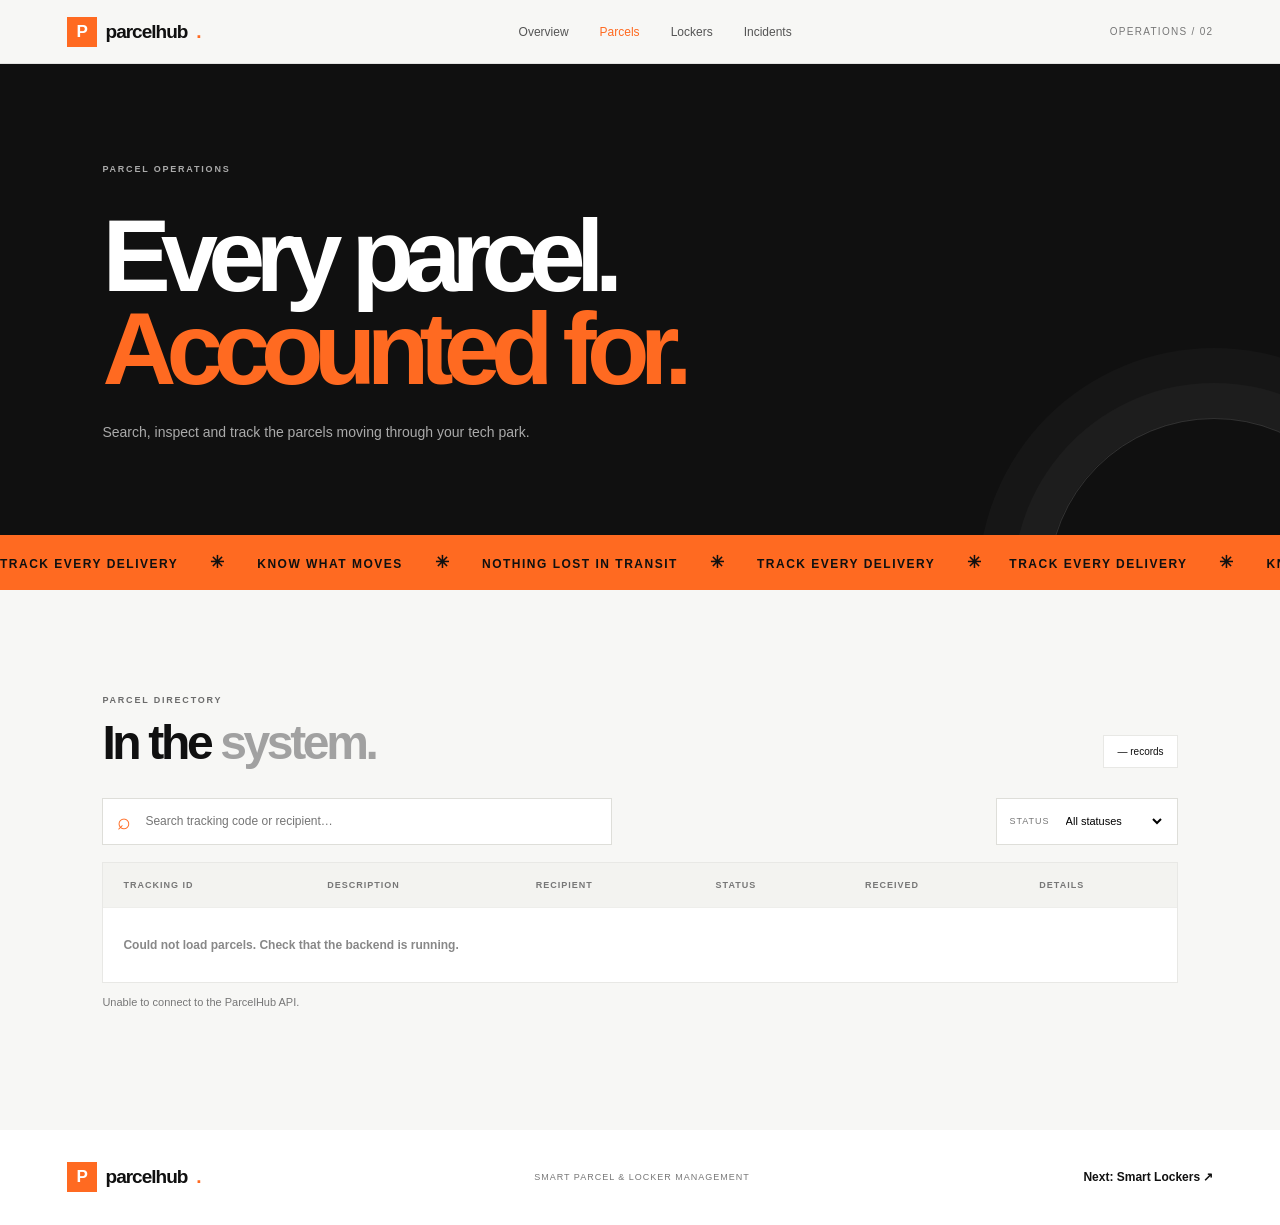
==== frontend/parcels.html @ e64937af "Initial commit: ParcelHub project" ====
<!DOCTYPE html>
<html lang="en">
<head>
  <meta charset="UTF-8">
  <meta name="viewport" content="width=device-width, initial-scale=1.0">
  <meta name="theme-color" content="#101010">
  <title>Parcels — ParcelHub</title>
  <link rel="stylesheet" href="style.css">
  <script src="app.js" defer></script>
</head>
<body data-page="parcels">
  <header class="nav">
    <a class="wordmark" href="index.html"><span class="logo-mark">P</span> parcelhub<span class="orange">.</span></a>
    <nav class="nav-links"><a class="nav-link" href="index.html">Overview</a><a class="nav-link active" href="parcels.html">Parcels</a><a class="nav-link" href="lockers.html">Lockers</a><a class="nav-link" href="incidents.html">Incidents</a></nav>
    <span class="nav-tag">OPERATIONS / 02</span>
  </header>

  <main>
    <section class="page-hero reveal">
      <span class="eyebrow">PARCEL OPERATIONS</span>
      <h1>Every parcel.<br><span class="orange">Accounted for.</span></h1>
      <p>Search, inspect and track the parcels moving through your tech park.</p>
    </section>

    <div class="marquee"><div class="marquee-track"><span>TRACK EVERY DELIVERY <b>✳</b> KNOW WHAT MOVES <b>✳</b> NOTHING LOST IN TRANSIT <b>✳</b> TRACK EVERY DELIVERY <b>✳</b></span><span aria-hidden="true">TRACK EVERY DELIVERY <b>✳</b> KNOW WHAT MOVES <b>✳</b> NOTHING LOST IN TRANSIT <b>✳</b> TRACK EVERY DELIVERY <b>✳</b></span></div></div>

    <section class="section">
      <div class="section-head reveal"><div><span class="eyebrow">PARCEL DIRECTORY</span><h2>In the <span class="muted">system.</span></h2></div><span class="count-pill" id="parcelCount">— records</span></div>
      <div class="toolbar reveal">
        <label class="search-box"><span>⌕</span><input id="parcelSearch" type="search" placeholder="Search tracking code or recipient…" autocomplete="off"></label>
        <label class="filter-label"><span>STATUS</span><select id="parcelFilter"><option value="all">All statuses</option><option value="received">Received</option><option value="stored">Stored</option><option value="ready_for_pickup">Ready for pickup</option><option value="delivered">Delivered</option></select></label>
      </div>
      <div class="table-shell reveal"><div class="table-scroll"><table><thead><tr><th>TRACKING ID</th><th>DESCRIPTION</th><th>RECIPIENT</th><th>STATUS</th><th>RECEIVED</th><th>DETAILS</th></tr></thead><tbody id="parcelRows"><tr><td colspan="6" class="table-message">Loading parcel data…</td></tr></tbody></table></div></div>
      <p class="data-note" id="parcelMessage" aria-live="polite"></p>
      <aside class="detail-panel reveal" id="parcelDetail" hidden>
        <div class="detail-heading"><div><span class="eyebrow">PARCEL RECORD</span><h2 id="detailTracking">Parcel details</h2></div><button class="icon-button" id="closeDetail" aria-label="Close details">×</button></div>
        <div class="detail-grid" id="detailContent"></div>
      </aside>
    </section>
  </main>
  <footer class="footer"><a class="wordmark" href="index.html"><span class="logo-mark">P</span> parcelhub<span class="orange">.</span></a><span>SMART PARCEL & LOCKER MANAGEMENT</span><a class="text-link" href="lockers.html">Next: Smart Lockers ↗</a></footer>
</body>
</html>
---- frontend/style.css ----
:root {
  --black: #101010;
  --black-soft: #181818;
  --white: #f7f7f5;
  --paper: #fff;
  --orange: #ff6a21;
  --orange-light: #ff925b;
  --grey: #898989;
  --line: #e8e8e5;
  --muted: #6c6c6c;
  --radius: 5px;
}

* { box-sizing: border-box; }
html { scroll-behavior: smooth; scroll-padding-top: 85px; }
body {
  margin: 0;
  background: var(--white);
  color: var(--black);
  font-family: Arial, Helvetica, sans-serif;
  -webkit-font-smoothing: antialiased;
}
body, input, select, button { font-family: Arial, Helvetica, sans-serif; }
a { color: inherit; }
button, input, select { font-size: inherit; }
::selection { background: var(--orange); color: #fff; }

.nav {
  height: 64px;
  display: flex;
  align-items: center;
  justify-content: space-between;
  gap: 24px;
  padding: 0 5.2%;
  position: sticky;
  top: 0;
  z-index: 20;
  background: rgba(247,247,245,.92);
  border-bottom: 1px solid rgba(0,0,0,.08);
  backdrop-filter: blur(18px);
}
.wordmark {
  display: inline-flex;
  align-items: center;
  gap: 9px;
  text-decoration: none;
  font-size: 19px;
  font-weight: 800;
  letter-spacing: -1px;
  white-space: nowrap;
}
.logo-mark {
  display: grid;
  place-items: center;
  width: 30px;
  height: 30px;
  background: var(--orange);
  color: #fff;
  font-size: 17px;
  font-weight: 900;
}
.orange { color: var(--orange); }
.nav-links { display: flex; align-items: center; gap: 31px; }
.nav-link {
  font-size: 12px;
  color: #555;
  text-decoration: none;
  transition: color .2s;
}
.nav-link:hover, .nav-link.active { color: var(--orange); }
.nav-cta {
  display: inline-flex;
  align-items: center;
  gap: 17px;
  text-decoration: none;
  padding: 12px 15px;
  color: white;
  background: var(--black);
  font-size: 11px;
  transition: background .2s;
}
.nav-cta:hover { background: var(--orange); }
.nav-cta span { color: var(--orange); font-size: 16px; }
.nav-cta:hover span { color: white; }
.nav-tag { color: #777; font-size: 10px; letter-spacing: 1.3px; }

.hero {
  min-height: min(740px, calc(100svh - 76px));
  padding: 30px 8% 42px;
  display: flex;
  flex-direction: column;
  justify-content: space-between;
  position: relative;
  overflow: hidden;
  color: #fff;
  background: var(--black);
}
.hero::before {
  content: "";
  position: absolute;
  width: 490px;
  height: 490px;
  right: -130px;
  bottom: -240px;
  border: 1px solid #ffffff17;
  border-radius: 50%;
  box-shadow: 0 0 0 45px #ffffff08, 0 0 0 90px #ffffff05;
  pointer-events: none;
}
.hero-topline {
  display: flex;
  justify-content: space-between;
  gap: 15px;
  color: #a3a3a3;
  font-size: 9px;
  letter-spacing: 1.8px;
}
.hero h1, .page-hero h1 {
  margin: 52px 0 38px;
  position: relative;
  z-index: 1;
  font-size: clamp(60px, 9.4vw, 142px);
  font-weight: 750;
  letter-spacing: -.095em;
  line-height: .91;
}
.hero h1 .orange, .page-hero h1 .orange { color: var(--orange); }
.hero-bottom {
  display: flex;
  justify-content: space-between;
  align-items: end;
  gap: 24px;
  position: relative;
  z-index: 1;
}
.hero-bottom p {
  max-width: 345px;
  color: #bcbcbc;
  font-size: 14px;
  line-height: 1.8;
}
.circle-link {
  width: 49px;
  height: 49px;
  display: grid;
  place-items: center;
  flex-shrink: 0;
  border: 1px solid #ffffff58;
  border-radius: 50%;
  color: #fff;
  text-decoration: none;
  font-size: 23px;
  transition: color .2s, background .2s, transform .2s;
}
.circle-link:hover {
  background: var(--orange);
  border-color: var(--orange);
  transform: translateY(3px);
}
.hero-index {
  position: absolute;
  right: 8%;
  top: 45%;
  font-size: 11px;
  color: #777;
  letter-spacing: 2px;
}
.hero-index span { color: var(--orange); }

.marquee {
  background: var(--orange);
  color: var(--black);
  overflow: hidden;
  white-space: nowrap;
  padding: 17px 0;
}
.marquee-track {
  width: max-content;
  display: flex;
  animation: marquee 30s linear infinite;
}
.marquee-track > span {
  flex-shrink: 0;
  font-size: 12px;
  font-weight: 800;
  letter-spacing: 1.5px;
}
.marquee-track b { padding: 0 27px; font-size: 17px; }
.marquee:hover .marquee-track { animation-play-state: paused; }
@keyframes marquee {
  from { transform: translateX(0); }
  to { transform: translateX(-50%); }
}

.section { padding: 105px 8%; }
.section-head {
  display: flex;
  align-items: end;
  justify-content: space-between;
  gap: 20px;
  margin-bottom: 30px;
}
.eyebrow {
  display: block;
  font-size: 9px;
  font-weight: 700;
  letter-spacing: 1.8px;
  color: var(--muted);
}
.section-head h2 {
  margin: 13px 0 0;
  font-size: clamp(30px, 4vw, 48px);
  letter-spacing: -.07em;
  line-height: 1.05;
}
.muted { color: #a1a1a1; }
.live-label {
  display: inline-flex;
  align-items: center;
  gap: 8px;
  font-size: 9px;
  letter-spacing: 1px;
  color: #5a5a5a;
}
.live-label i {
  width: 7px;
  height: 7px;
  background: #2caa70;
  border-radius: 50%;
  box-shadow: 0 0 0 4px #2caa701c;
}

.stats-grid {
  display: grid;
  grid-template-columns: repeat(4, minmax(0, 1fr));
  gap: 12px;
}
.stat-card {
  position: relative;
  min-width: 0;
  min-height: 175px;
  padding: 22px 19px;
  background: #fff;
  border: 1px solid var(--line);
  overflow: hidden;
  transition: transform .25s, border-color .25s, box-shadow .25s;
}
.stat-card:hover {
  transform: translateY(-5px);
  border-color: #c9c9c9;
  box-shadow: 0 15px 32px #00000009;
}
.stat-card.stat-orange {
  background: #fff;
  border-color: var(--line);
}

.stat-orange .stat-label,
.stat-orange .stat-label span,
.stat-orange p {
  color: #666;
}

.stat-orange .stat-line {
  background: var(--orange);
}
.stat-label span { color: var(--orange); }
.stat-orange .stat-label, .stat-orange .stat-label span,
.stat-orange p { color: #28201b; }
.stat-card strong {
  display: block;
  margin: 28px 0 7px;
  font-size: clamp(35px, 4vw, 53px);
  font-weight: 700;
  letter-spacing: -.08em;
  line-height: 1;
}
.stat-card p { margin: 0; font-size: 11px; color: #888; }
.stat-line {
  position: absolute;
  bottom: 0;
  left: 0;
  height: 3px;
  width: 100%;
  background: var(--orange);
  transform: scaleX(0);
  transform-origin: left;
  transition: transform .35s;
}
.stat-card:hover .stat-line { transform: scaleX(1); }
.stat-orange .stat-line { background: var(--black); }

.section-head-lower { margin-top: 100px; }
.text-link {
  display: inline-flex;
  align-items: center;
  gap: 12px;
  color: var(--black);
  text-decoration: none;
  font-size: 12px;
  font-weight: 700;
}
.text-link span { color: var(--orange); font-size: 17px; transition: transform .2s; }
.text-link:hover span { transform: translate(3px, -3px); }

.table-shell {
  background: #fff;
  border: 1px solid var(--line);
  overflow: hidden;
}
.table-scroll { width: 100%; overflow-x: auto; }
table { width: 100%; border-collapse: collapse; text-align: left; }
thead { background: #f3f3f0; }
th {
  padding: 17px 20px;
  font-size: 9px;
  letter-spacing: 1px;
  color: #777;
  font-weight: 700;
  white-space: nowrap;
}
td {
  padding: 19px 20px;
  border-top: 1px solid #eeeeeb;
  font-size: 12px;
  white-space: nowrap;
}
tbody tr { transition: background .2s; }
tbody tr:hover { background: #fff8f3; }
td:first-child { font-weight: 700; }
td small { display: inline-block; margin-top: 5px; color: #888; font-size: 10px; }
.table-message { color: #888; padding: 30px 20px; }
.badge {
  display: inline-block;
  padding: 7px 9px;
  background: #eee;
  color: #444;
  font-size: 9px;
  font-weight: 700;
  text-transform: uppercase;
  letter-spacing: .3px;
}
.badge.available, .badge.delivered, .badge.picked_up {
  background: #e4f5e9; color: #176b3c;
}
.badge.ready_for_pickup { background: #fff0e4; color: #ad4b12; }
.badge.stored, .badge.received { background: #ededed; color: #333; }
.badge.occupied { background: #e9e5ff; color: #5442ae; }
.badge.maintenance, .badge.returned, .badge.inactive {
  background: #ffe8e5; color: #a42f24;
}
.data-note { min-height: 18px; color: #777; font-size: 11px; margin-top: 13px; }

.page-hero {
  padding: 100px 8% 75px;
  color: white;
  background: var(--black);
  overflow: hidden;
  position: relative;
}
.page-hero::after {
  content: "";
  position: absolute;
  width: 330px;
  height: 330px;
  right: -100px;
  bottom: -215px;
  border: 1px solid #ffffff24;
  border-radius: 50%;
  box-shadow: 0 0 0 35px #ffffff08, 0 0 0 70px #ffffff06;
}
.page-hero h1 {
  font-size: clamp(55px, 8vw, 106px);
  margin: 35px 0 25px;
}
.page-hero > p {
  max-width: 430px;
  color: #aaa;
  font-size: 14px;
  line-height: 1.8;
}
.page-hero .eyebrow { color: #aaa; }
.count-pill {
  padding: 10px 13px;
  border: 1px solid var(--line);
  background: white;
  font-size: 10px;
  white-space: nowrap;
}

.toolbar {
  display: flex;
  justify-content: space-between;
  align-items: center;
  gap: 15px;
  margin: 28px 0 17px;
}
.search-box {
  display: flex;
  align-items: center;
  gap: 12px;
  min-width: 220px;
  flex: 1;
  max-width: 510px;
  padding: 0 14px;
  height: 47px;
  border: 1px solid #deded9;
  background: white;
}
.search-box > span { font-size: 23px; color: var(--orange); }
.search-box input {
  width: 100%;
  border: 0;
  outline: none;
  background: transparent;
  font-size: 12px;
  color: var(--black);
}
.filter-label {
  display: flex;
  align-items: center;
  gap: 12px;
  padding: 0 12px;
  min-height: 47px;
  border: 1px solid #deded9;
  background: #fff;
}
.filter-label > span { color: #777; font-size: 9px; letter-spacing: 1px; }
.filter-label select {
  border: 0;
  outline: none;
  background: white;
  font-size: 11px;
  max-width: 160px;
  cursor: pointer;
}

.detail-panel {
  margin-top: 25px;
  padding: 26px;
  background: var(--black);
  color: white;
  border-top: 4px solid var(--orange);
}
.detail-heading { display: flex; align-items: center; justify-content: space-between; gap: 12px; }
.detail-heading .eyebrow { color: #aaa; }
.detail-heading h2 { font-size: 25px; letter-spacing: -1px; }
.icon-button {
  width: 36px;
  height: 36px;
  background: transparent;
  border: 1px solid #666;
  color: white;
  font-size: 25px;
  cursor: pointer;
}
.icon-button:hover { background: var(--orange); border-color: var(--orange); }
.detail-grid { display: grid; grid-template-columns: repeat(3, minmax(0, 1fr)); gap: 20px; }
.detail-item { border-top: 1px solid #454545; padding-top: 14px; min-width: 0; }
.detail-item span { display: block; color: #aaa; font-size: 10px; margin-bottom: 9px; }
.detail-item strong { font-size: 13px; overflow-wrap: anywhere; }

.locker-stats { margin-bottom: 36px; }
.locker-grid {
  display: grid;
  grid-template-columns: repeat(3, minmax(0, 1fr));
  gap: 14px;
}
.locker-card {
  padding: 23px;
  min-width: 0;
  background: white;
  border: 1px solid var(--line);
  position: relative;
  overflow: hidden;
  transition: transform .25s, border-color .25s, box-shadow .25s;
}
.locker-card:hover {
  transform: translateY(-4px);
  border-color: #f1a47f;
  box-shadow: 0 14px 30px #00000009;
}
.locker-card::before {
  content: "";
  position: absolute;
  top: 0;
  left: 0;
  height: 3px;
  width: 0;
  background: var(--orange);
  transition: width .3s;
}
.locker-card:hover::before { width: 100%; }
.locker-top { display: flex; justify-content: space-between; align-items: start; gap: 8px; }
.locker-symbol {
  display: grid;
  place-items: center;
  width: 42px;
  height: 42px;
  margin-bottom: 25px;
  color: var(--orange);
  background: #fff0e6;
  font-size: 21px;
}
.locker-code { font-size: 18px; font-weight: 750; letter-spacing: -.5px; }
.locker-location { margin: 10px 0 20px; color: #777; font-size: 11px; line-height: 1.6; }
.locker-meta { display: flex; justify-content: space-between; gap: 8px; border-top: 1px solid var(--line); padding-top: 14px; }
.locker-meta span { color: #777; font-size: 10px; text-transform: capitalize; }
.locker-meta strong { font-size: 11px; text-transform: capitalize; }
.empty-state {
  grid-column: 1 / -1;
  padding: 40px 20px;
  background: #fff;
  border: 1px solid var(--line);
  color: #777;
  font-size: 13px;
}

.closing {
  min-height: 420px;
  padding: 75px 8%;
  position: relative;
  overflow: hidden;
  background: var(--orange);
  color: var(--black);
}
.closing .eyebrow { color: #55301d; }
.closing h2 {
  position: relative;
  z-index: 1;
  margin: 30px 0;
  font-size: clamp(55px, 8vw, 105px);
  line-height: .92;
  letter-spacing: -.085em;
}
.closing h2 .orange { color: #fff; }
.button-light {
  display: inline-flex;
  align-items: center;
  gap: 24px;
  padding: 15px 18px;
  background: var(--black);
  color: white;
  font-size: 11px;
  text-decoration: none;
  transition: background .2s, transform .2s;
}
.button-light span { color: var(--orange); font-size: 16px; }
.button-light:hover { background: #303030; transform: translateY(-2px); }
.closing-mark {
  position: absolute;
  right: 6%;
  bottom: -80px;
  color: #1010100d;
  font-size: clamp(160px, 25vw, 340px);
  font-weight: 900;
  letter-spacing: -.1em;
}
.footer {
  min-height: 95px;
  padding: 22px 5.2%;
  display: flex;
  justify-content: space-between;
  align-items: center;
  gap: 15px;
  background: #fff;
}
.footer > span { color: #777; font-size: 9px; letter-spacing: 1px; }

.reveal {
  opacity: 0;
  transform: translateY(24px);
  transition: opacity .7s ease, transform .7s cubic-bezier(.2,.7,.2,1);
}
.reveal.visible { opacity: 1; transform: translateY(0); }
.stats-grid .reveal:nth-child(2) { transition-delay: .07s; }
.stats-grid .reveal:nth-child(3) { transition-delay: .14s; }
.stats-grid .reveal:nth-child(4) { transition-delay: .21s; }

@media (prefers-reduced-motion: reduce) {
  *, *::before, *::after {
    animation-duration: .01ms !important;
    animation-iteration-count: 1 !important;
    scroll-behavior: auto !important;
    transition-duration: .01ms !important;
  }
  .reveal { opacity: 1; transform: none; }
}

@media (max-width: 900px) {
  .nav { padding: 0 4%; gap: 12px; }
  .nav-links { gap: 16px; }
  .nav-cta { padding: 10px; gap: 8px; }
  .hero { padding-left: 6%; padding-right: 6%; }
  .hero-index { display: none; }
  .section { padding: 75px 5%; }
  .stats-grid { grid-template-columns: repeat(2, minmax(0, 1fr)); }
  .locker-grid { grid-template-columns: repeat(2, minmax(0, 1fr)); }
  .page-hero { padding: 75px 6% 55px; }
  .footer { flex-wrap: wrap; }
}

@media (max-width: 560px) {
  .nav { height: auto; min-height: 67px; flex-wrap: wrap; padding: 13px 5%; }
  .wordmark { font-size: 17px; }
  .nav-links { order: 3; width: 100%; justify-content: space-between; padding-top: 12px; border-top: 1px solid var(--line); }
  .nav-tag { display: none; }
  .nav-cta { font-size: 10px; }
  .hero { min-height: 560px; padding: 23px 6%; }
  .hero-topline { font-size: 8px; line-height: 1.7; }
  .hero-topline span:last-child { text-align: right; }
  .hero h1 { font-size: clamp(54px, 14vw, 80px); margin: 55px 0; }
  .hero-bottom p { font-size: 12px; }
  .section { padding: 60px 5%; }
  .section-head { align-items: start; }
  .section-head h2 { font-size: 31px; }
  .live-label { font-size: 8px; }
  .stats-grid { gap: 9px; }
  .stat-card { min-height: 150px; padding: 15px 12px; }
  .stat-label { font-size: 8px; }
  .stat-card strong { font-size: 39px; margin-top: 25px; }
  .stat-card p { font-size: 10px; line-height: 1.5; }
  .section-head-lower { margin-top: 65px; }
  .page-hero { padding: 65px 5% 45px; }
  .page-hero h1 { font-size: clamp(51px, 13vw, 72px); }
  .page-hero > p { font-size: 12px; }
  .toolbar { align-items: stretch; flex-direction: column; }
  .search-box { max-width: none; min-height: 46px; }
  .filter-label { justify-content: space-between; }
  .filter-label select { flex: 1; }
  .locker-grid { grid-template-columns: 1fr; }
  .detail-grid { grid-template-columns: repeat(2, minmax(0, 1fr)); }
  .closing { min-height: 350px; padding: 55px 6%; }
  .closing h2 { font-size: 57px; }
  .footer { align-items: start; flex-direction: column; padding: 25px 5%; }
  .footer > span { font-size: 8px; }
}

.locker-card-clickable {
  cursor: pointer;
  transition: border-color 180ms ease, transform 180ms ease,
              box-shadow 180ms ease;
}

.locker-card-clickable:hover,
.locker-card-clickable:focus-visible {
  border-color: #ff641f;
  transform: translateY(-3px);
  box-shadow: 0 10px 28px rgba(0, 0, 0, 0.07);
  outline: none;
}

.locker-card-hint {
  margin-top: 16px;
  padding-top: 12px;
  border-top: 1px solid #eceae7;
  color: #ff641f;
  font-size: 10px;
  font-weight: 700;
  letter-spacing: 1.2px;
}

.locker-details-panel {
  margin-top: 28px;
  padding: 30px;
  border-top: 4px solid #ff641f;
  background: #101010;
  color: #fff;
  animation: lockerPanelIn 240ms ease both;
  scroll-margin-top: 24px;
}

.locker-details-heading {
  display: flex;
  align-items: center;
  justify-content: space-between;
  gap: 20px;
  padding-bottom: 20px;
  border-bottom: 1px solid #303030;
}

.locker-details-heading h2 {
  margin: 12px 0 0;
  font-size: clamp(24px, 4vw, 34px);
}

.locker-details-close {
  width: 42px;
  height: 42px;
  flex-shrink: 0;
  border: 1px solid #505050;
  background: transparent;
  color: white;
  font-size: 27px;
  cursor: pointer;
}

.locker-details-close:hover {
  background: #ff641f;
  border-color: #ff641f;
  color: #101010;
}

.locker-details-grid {
  display: grid;
  grid-template-columns: repeat(2, minmax(0, 1fr));
  gap: 0 24px;
}

.locker-details-grid > div {
  display: flex;
  flex-direction: column;
  gap: 10px;
  padding: 20px 0;
  border-bottom: 1px solid #303030;
  min-width: 0;
}

.locker-details-grid span,
.locker-details-note {
  color: #aaa;
  font-size: 13px;
}

.locker-details-grid strong {
  overflow-wrap: anywhere;
  font-size: 15px;
  text-transform: capitalize;
}

.locker-details-note {
  margin: 20px 0 0;
  line-height: 1.7;
}

@keyframes lockerPanelIn {
  from {
    opacity: 0;
    transform: translateY(12px);
  }
  to {
    opacity: 1;
    transform: translateY(0);
  }
}

@media (max-width: 600px) {
  .locker-details-panel {
    padding: 20px;
  }

  .locker-details-grid {
    grid-template-columns: 1fr;
  }
}

@media (prefers-reduced-motion: reduce) {
  .locker-card-clickable,
  .locker-details-panel {
    animation: none;
    transition: none;
  }
}

/* Incident reporting page */
.incident-form {
  display: grid;
  grid-template-columns: repeat(2, minmax(0, 1fr));
  gap: 22px;
  padding: 28px;
  border: 1px solid #e6e4e0;
  background: #fff;
}

.incident-form label {
  display: flex;
  flex-direction: column;
  gap: 9px;
  color: #555;
  font-size: 12px;
  letter-spacing: 0.04em;
}

.incident-form input,
.incident-form select,
.incident-form textarea {
  width: 100%;
  box-sizing: border-box;
  border: 1px solid #deddd9;
  border-radius: 0;
  padding: 14px;
  background: #faf9f7;
  color: #101010;
  font: inherit;
  font-size: 14px;
  letter-spacing: normal;
  outline: none;
  transition: border-color 180ms ease, background 180ms ease;
}

.incident-form input:focus,
.incident-form select:focus,
.incident-form textarea:focus {
  border-color: #ff641f;
  background: #fff;
}

.incident-form textarea {
  resize: vertical;
  min-height: 120px;
}

.incident-description,
.incident-form-actions {
  grid-column: 1 / -1;
}

.incident-form-actions {
  display: flex;
  align-items: center;
  justify-content: space-between;
  gap: 16px;
  flex-wrap: wrap;
}

.incident-form-actions p {
  margin: 0;
  color: #666;
  font-size: 13px;
}

.incident-submit,
.incident-refresh {
  padding: 14px 20px;
  border: 1px solid #101010;
  cursor: pointer;
  font: inherit;
  font-size: 13px;
  transition: background 180ms ease, color 180ms ease;
}

.incident-submit {
  background: #101010;
  color: #fff;
}

.incident-submit:hover {
  background: #ff641f;
  border-color: #ff641f;
  color: #101010;
}

.incident-submit:disabled {
  cursor: wait;
  opacity: 0.6;
}

.incident-refresh {
  background: #fff;
  color: #101010;
}

.incident-refresh:hover {
  border-color: #ff641f;
  color: #ff641f;
}

.incident-list {
  display: grid;
  gap: 12px;
}

.incident-card {
  padding: 24px;
  border: 1px solid #e6e4e0;
  background: #fff;
  transition: border-color 180ms ease, transform 180ms ease;
}

.incident-card:hover {
  border-color: #ff641f;
  transform: translateY(-2px);
}

.incident-card-top {
  display: flex;
  justify-content: space-between;
  align-items: flex-start;
  gap: 16px;
  flex-wrap: wrap;
}

.incident-card h3 {
  margin: 0 0 8px;
  font-size: 20px;
  overflow-wrap: anywhere;
}

.incident-meta {
  color: #777;
  font-size: 12px;
  line-height: 1.8;
}

.incident-description-text {
  margin: 18px 0;
  line-height: 1.7;
  overflow-wrap: anywhere;
}

.incident-tags {
  display: flex;
  flex-wrap: wrap;
  gap: 8px;
}

.incident-tag {
  display: inline-block;
  padding: 7px 10px;
  background: #f0efed;
  color: #333;
  font-size: 10px;
  font-weight: 700;
  letter-spacing: 0.06em;
  text-transform: uppercase;
}

.incident-tag.high {
  background: #ffe6e1;
  color: #b42318;
}

.incident-tag.medium {
  background: #fff0e6;
  color: #b84a0b;
}

.incident-tag.low {
  background: #e8f5ed;
  color: #187344;
}

@media (max-width: 650px) {
  .incident-form {
    grid-template-columns: 1fr;
    padding: 18px;
  }

  .incident-description,
  .incident-form-actions {
    grid-column: auto;
  }

  .incident-form-actions {
    align-items: stretch;
    flex-direction: column;
  }

  .incident-submit {
    width: 100%;
  }
}
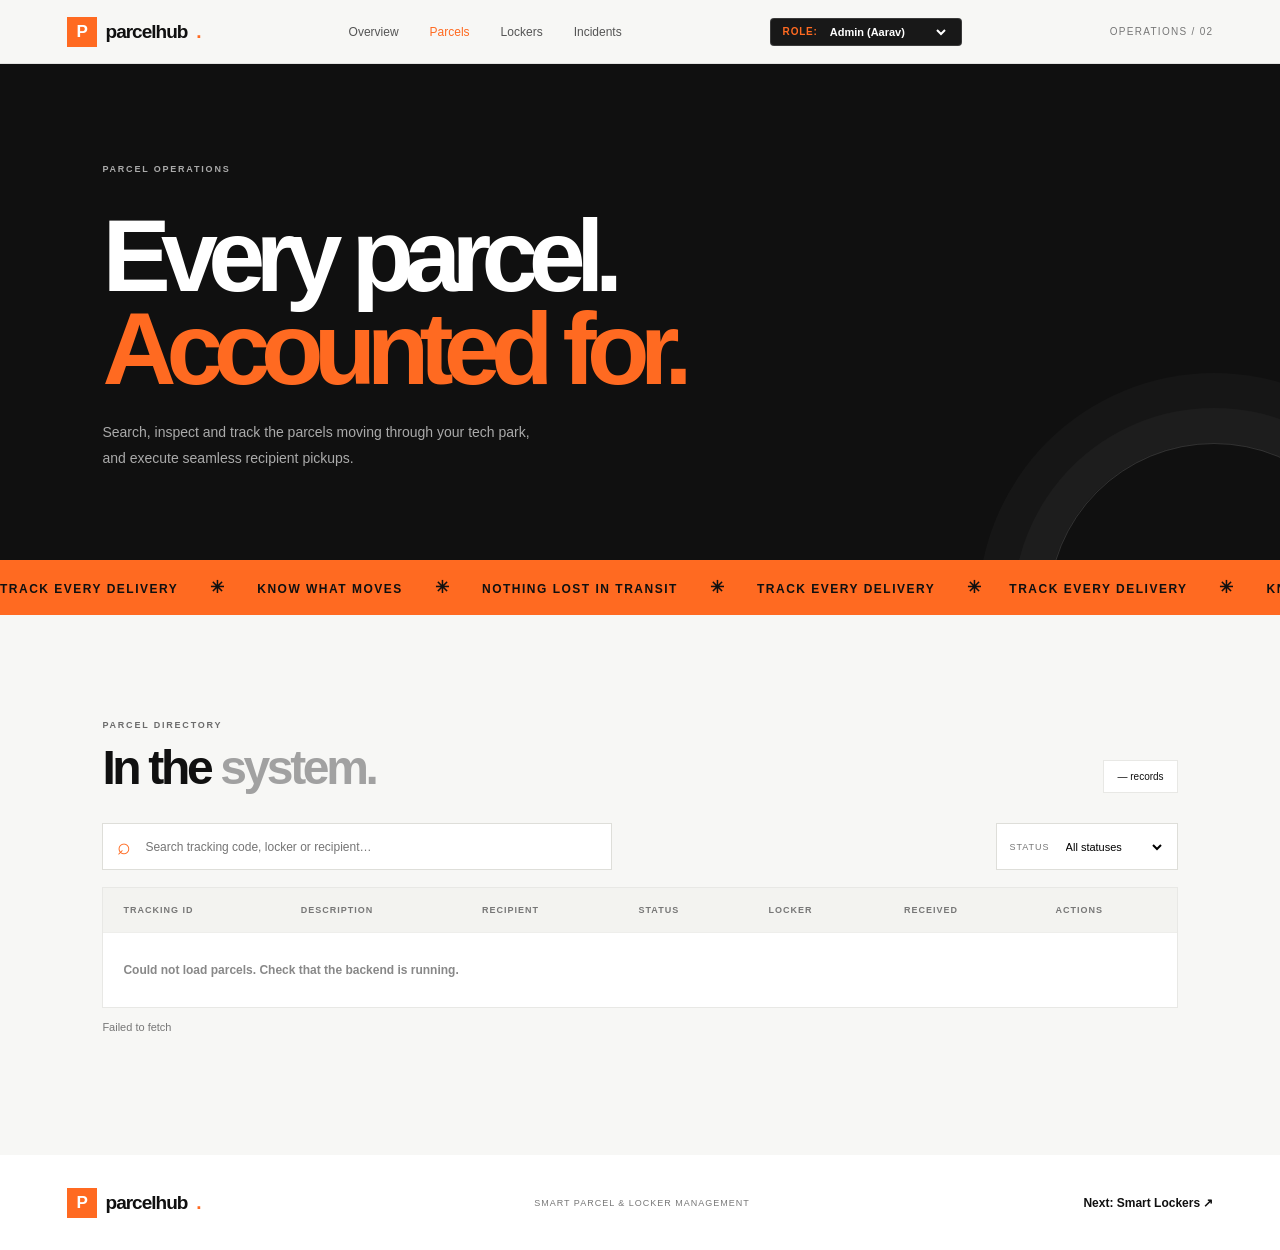
==== commit f676d10f: "Implement Role-Based Access Control (RBAC) and Parcel Pickup Workflow" ====
--- a/frontend/parcels.html
+++ b/frontend/parcels.html
@@ -1,4 +1,3 @@
-
 <!DOCTYPE html>
 <html lang="en">
 <head>
@@ -12,7 +11,12 @@
 <body data-page="parcels">
   <header class="nav">
     <a class="wordmark" href="index.html"><span class="logo-mark">P</span> parcelhub<span class="orange">.</span></a>
-    <nav class="nav-links"><a class="nav-link" href="index.html">Overview</a><a class="nav-link active" href="parcels.html">Parcels</a><a class="nav-link" href="lockers.html">Lockers</a><a class="nav-link" href="incidents.html">Incidents</a></nav>
+    <nav class="nav-links">
+      <a class="nav-link" href="index.html">Overview</a>
+      <a class="nav-link active" href="parcels.html">Parcels</a>
+      <a class="nav-link" href="lockers.html">Lockers</a>
+      <a class="nav-link" href="incidents.html">Incidents</a>
+    </nav>
     <span class="nav-tag">OPERATIONS / 02</span>
   </header>
 
@@ -20,7 +24,7 @@
     <section class="page-hero reveal">
       <span class="eyebrow">PARCEL OPERATIONS</span>
       <h1>Every parcel.<br><span class="orange">Accounted for.</span></h1>
-      <p>Search, inspect and track the parcels moving through your tech park.</p>
+      <p>Search, inspect and track the parcels moving through your tech park, and execute seamless recipient pickups.</p>
     </section>
 
     <div class="marquee"><div class="marquee-track"><span>TRACK EVERY DELIVERY <b>✳</b> KNOW WHAT MOVES <b>✳</b> NOTHING LOST IN TRANSIT <b>✳</b> TRACK EVERY DELIVERY <b>✳</b></span><span aria-hidden="true">TRACK EVERY DELIVERY <b>✳</b> KNOW WHAT MOVES <b>✳</b> NOTHING LOST IN TRANSIT <b>✳</b> TRACK EVERY DELIVERY <b>✳</b></span></div></div>
@@ -28,10 +32,36 @@
     <section class="section">
       <div class="section-head reveal"><div><span class="eyebrow">PARCEL DIRECTORY</span><h2>In the <span class="muted">system.</span></h2></div><span class="count-pill" id="parcelCount">— records</span></div>
       <div class="toolbar reveal">
-        <label class="search-box"><span>⌕</span><input id="parcelSearch" type="search" placeholder="Search tracking code or recipient…" autocomplete="off"></label>
-        <label class="filter-label"><span>STATUS</span><select id="parcelFilter"><option value="all">All statuses</option><option value="received">Received</option><option value="stored">Stored</option><option value="ready_for_pickup">Ready for pickup</option><option value="delivered">Delivered</option></select></label>
+        <label class="search-box"><span>⌕</span><input id="parcelSearch" type="search" placeholder="Search tracking code, locker or recipient…" autocomplete="off"></label>
+        <label class="filter-label"><span>STATUS</span><select id="parcelFilter">
+          <option value="all">All statuses</option>
+          <option value="received">Received</option>
+          <option value="stored">Stored</option>
+          <option value="ready_for_pickup">Ready for pickup</option>
+          <option value="picked_up">Picked up</option>
+          <option value="delivered">Delivered</option>
+        </select></label>
       </div>
-      <div class="table-shell reveal"><div class="table-scroll"><table><thead><tr><th>TRACKING ID</th><th>DESCRIPTION</th><th>RECIPIENT</th><th>STATUS</th><th>RECEIVED</th><th>DETAILS</th></tr></thead><tbody id="parcelRows"><tr><td colspan="6" class="table-message">Loading parcel data…</td></tr></tbody></table></div></div>
+      <div class="table-shell reveal">
+        <div class="table-scroll">
+          <table>
+            <thead>
+              <tr>
+                <th>TRACKING ID</th>
+                <th>DESCRIPTION</th>
+                <th>RECIPIENT</th>
+                <th>STATUS</th>
+                <th>LOCKER</th>
+                <th>RECEIVED</th>
+                <th>ACTIONS</th>
+              </tr>
+            </thead>
+            <tbody id="parcelRows">
+              <tr><td colspan="7" class="table-message">Loading parcel data…</td></tr>
+            </tbody>
+          </table>
+        </div>
+      </div>
       <p class="data-note" id="parcelMessage" aria-live="polite"></p>
       <aside class="detail-panel reveal" id="parcelDetail" hidden>
         <div class="detail-heading"><div><span class="eyebrow">PARCEL RECORD</span><h2 id="detailTracking">Parcel details</h2></div><button class="icon-button" id="closeDetail" aria-label="Close details">×</button></div>
--- a/frontend/style.css
+++ b/frontend/style.css
@@ -961,3 +961,127 @@
     width: 100%;
   }
 }
+
+
+/* =====================================================================
+   Role-Based Access Control (RBAC) & Parcel Pickup Styles
+   ===================================================================== */
+.role-switcher {
+  display: inline-flex;
+  align-items: center;
+  gap: 8px;
+  background: #181818;
+  padding: 6px 12px;
+  border: 1px solid rgba(255, 255, 255, 0.15);
+  border-radius: 4px;
+  font-size: 11px;
+}
+
+.role-switcher-title {
+  color: var(--orange);
+  font-weight: 800;
+  letter-spacing: 0.8px;
+  font-size: 10px;
+}
+
+.role-select {
+  background: transparent;
+  color: #fff;
+  border: none;
+  font-size: 11px;
+  font-weight: 600;
+  cursor: pointer;
+  outline: none;
+}
+
+.role-select option {
+  background: #181818;
+  color: #fff;
+  padding: 4px;
+}
+
+.action-cell {
+  display: flex;
+  gap: 8px;
+  align-items: center;
+  flex-wrap: wrap;
+}
+
+.pickup-btn {
+  background: var(--orange);
+  color: #fff;
+  border: 1px solid var(--orange);
+  padding: 6px 10px;
+  cursor: pointer;
+  font-weight: 700;
+  font-size: 10px;
+  letter-spacing: 0.4px;
+  text-transform: uppercase;
+  transition: all 0.15s ease;
+  white-space: nowrap;
+}
+
+.pickup-btn:hover {
+  background: #e05310;
+  border-color: #e05310;
+  transform: translateY(-1px);
+}
+
+.pickup-btn-large {
+  background: var(--orange);
+  color: #fff;
+  border: none;
+  padding: 14px 24px;
+  cursor: pointer;
+  font-weight: 800;
+  font-size: 12px;
+  letter-spacing: 0.8px;
+  text-transform: uppercase;
+  transition: all 0.15s ease;
+  width: 100%;
+}
+
+.pickup-btn-large:hover {
+  background: #e05310;
+}
+
+.locker-tag {
+  display: inline-block;
+  padding: 4px 8px;
+  background: #eef2f6;
+  color: #1e3a5f;
+  font-size: 10px;
+  font-weight: 700;
+  border-radius: 3px;
+  letter-spacing: 0.3px;
+}
+
+.muted-dash, .muted-email {
+  color: #888;
+}
+
+.rbac-restricted-box {
+  padding: 36px 24px;
+  border: 1px solid #ffccb3;
+  background: #fff8f5;
+  text-align: center;
+  margin: 16px 0;
+  border-radius: 4px;
+}
+
+.rbac-lock-icon {
+  font-size: 32px;
+  margin-bottom: 12px;
+}
+
+.rbac-restricted-box h3 {
+  margin: 0 0 10px;
+  color: #a42f24;
+  font-size: 18px;
+}
+
+.rbac-warning {
+  color: #b84a0b;
+  font-weight: 700;
+  font-size: 12px;
+}
